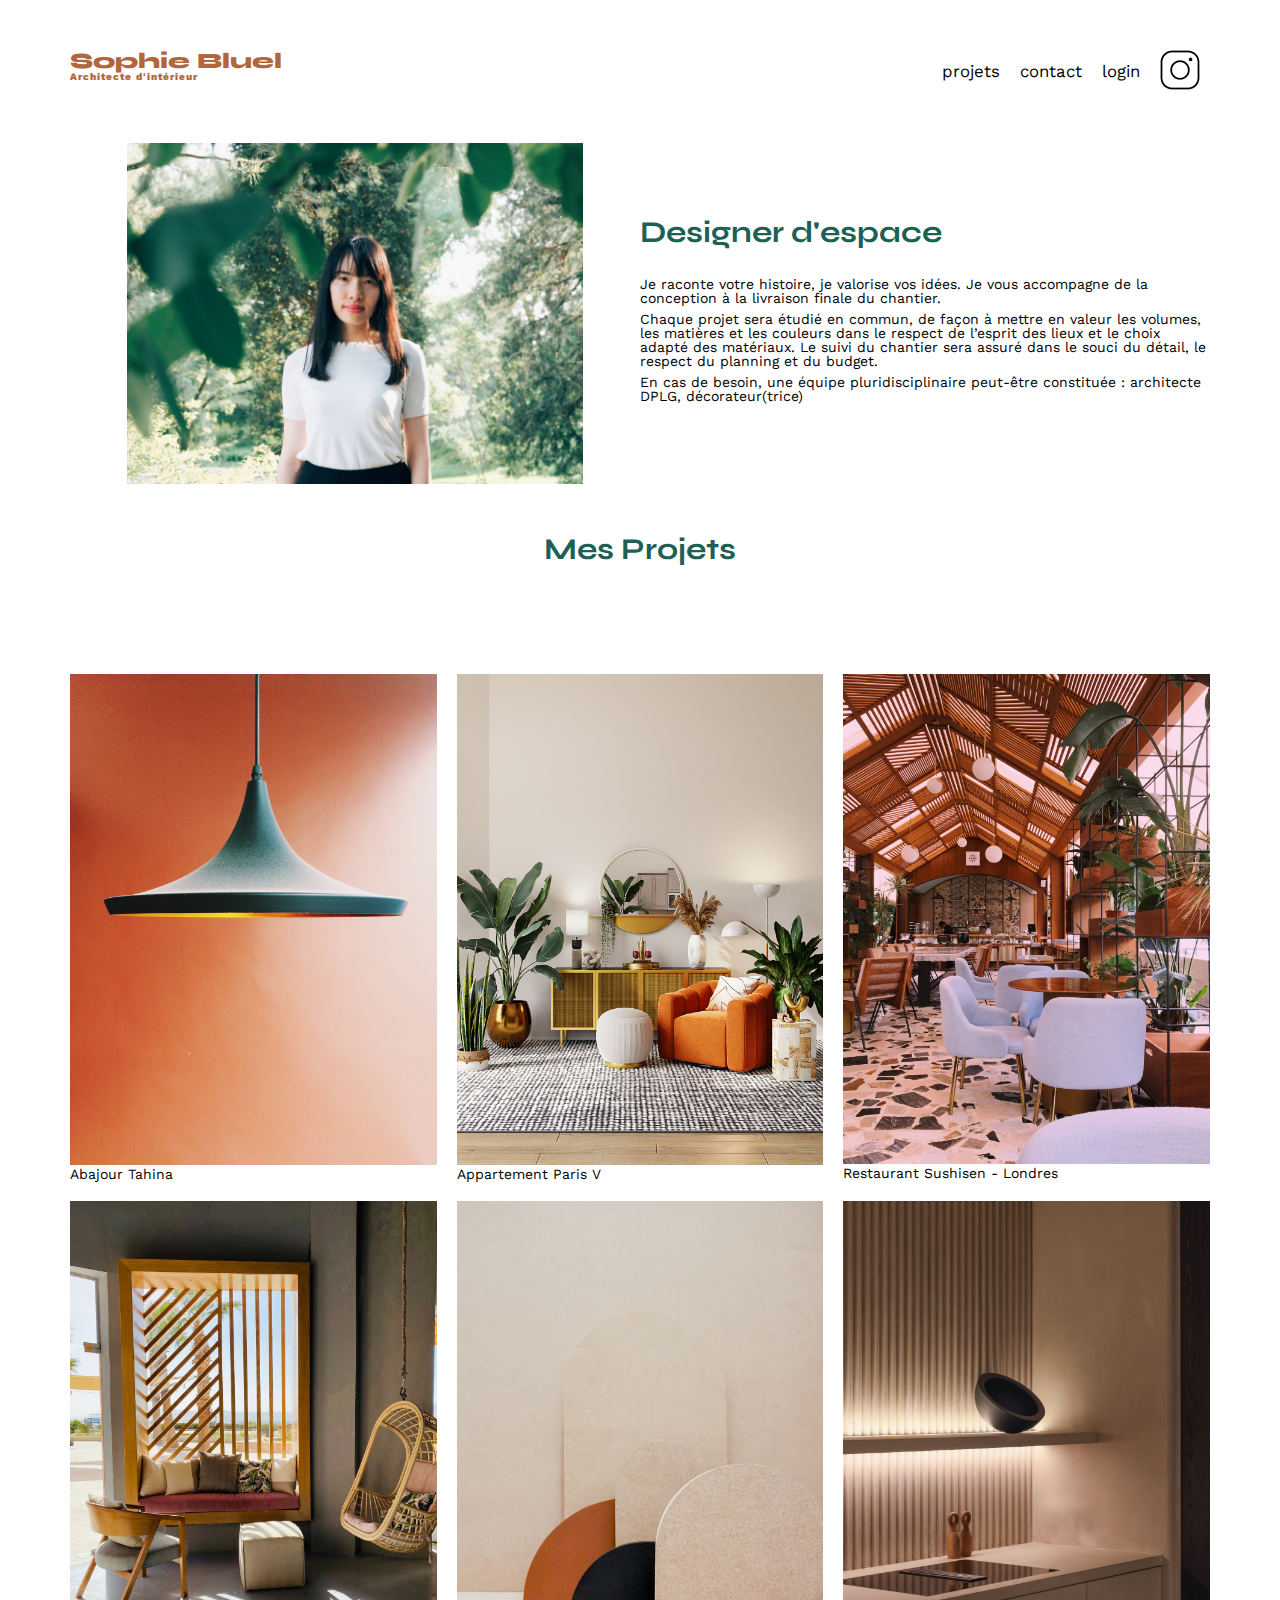
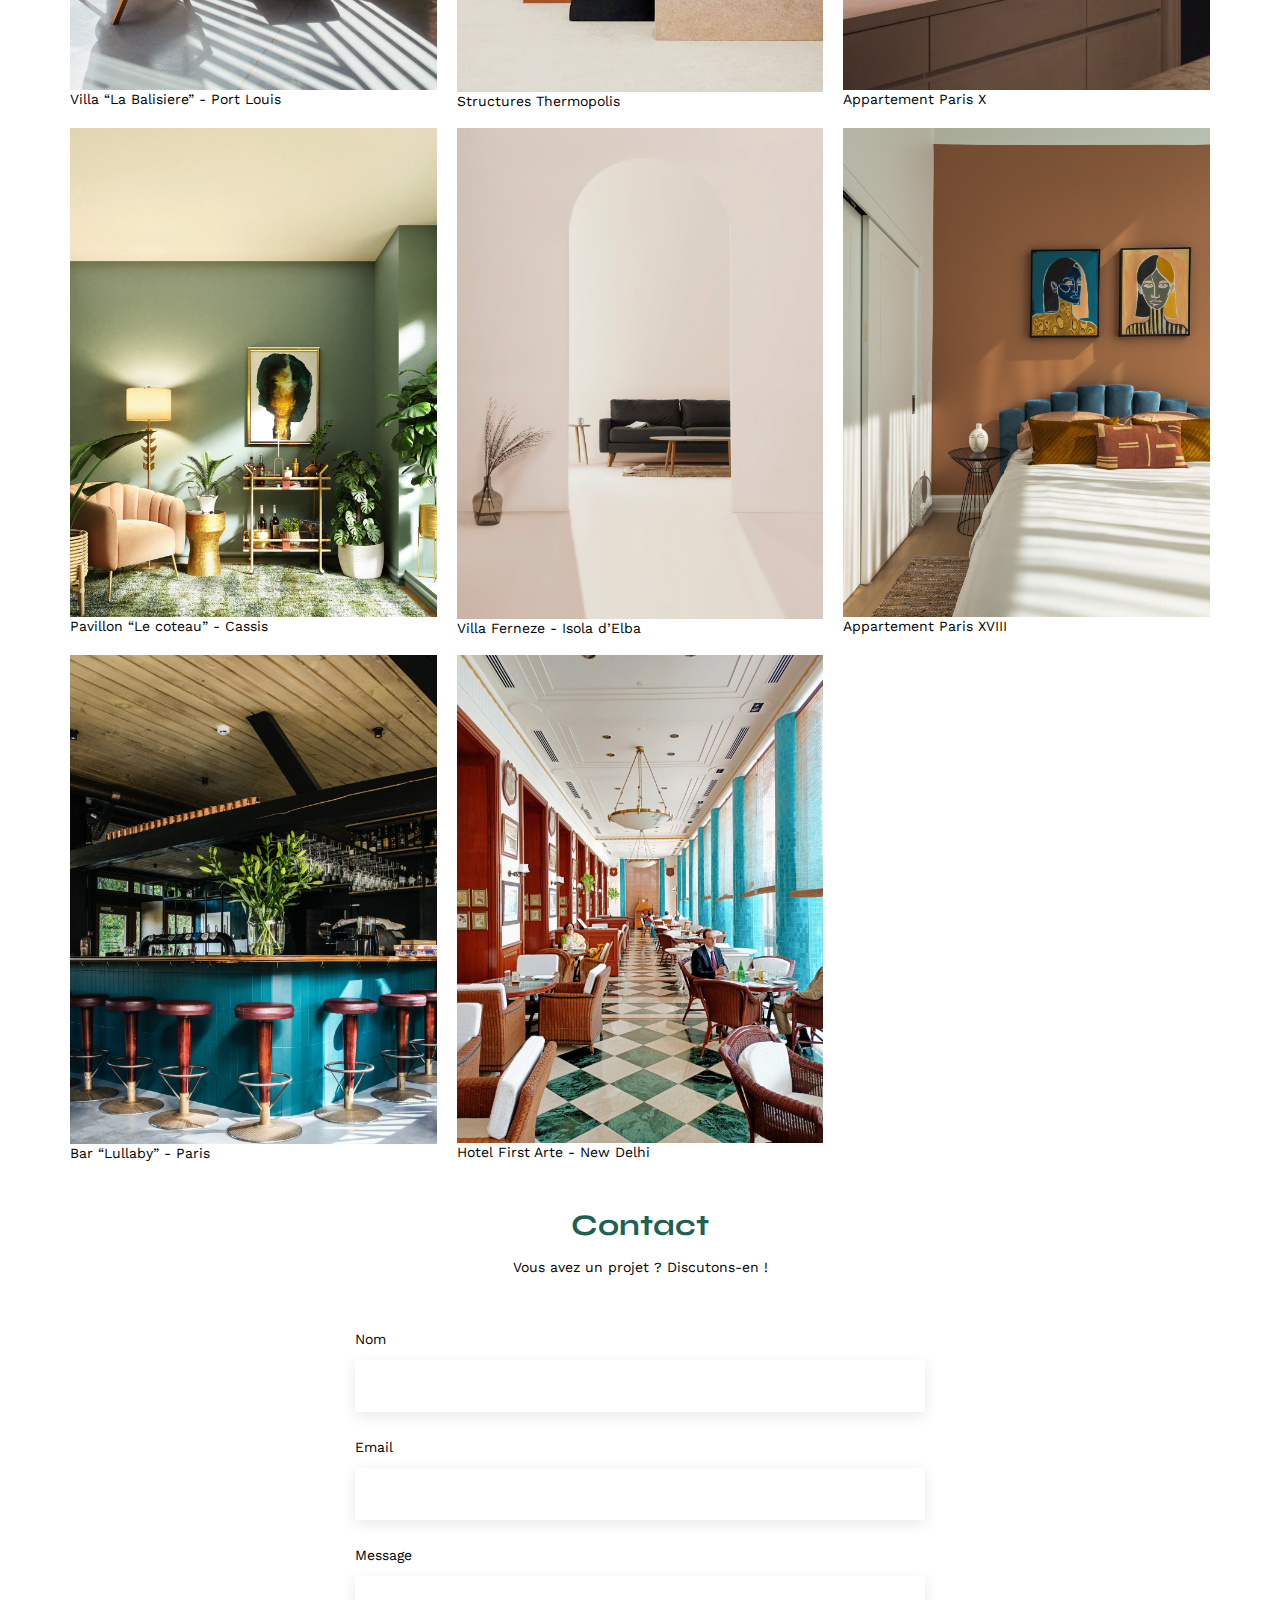
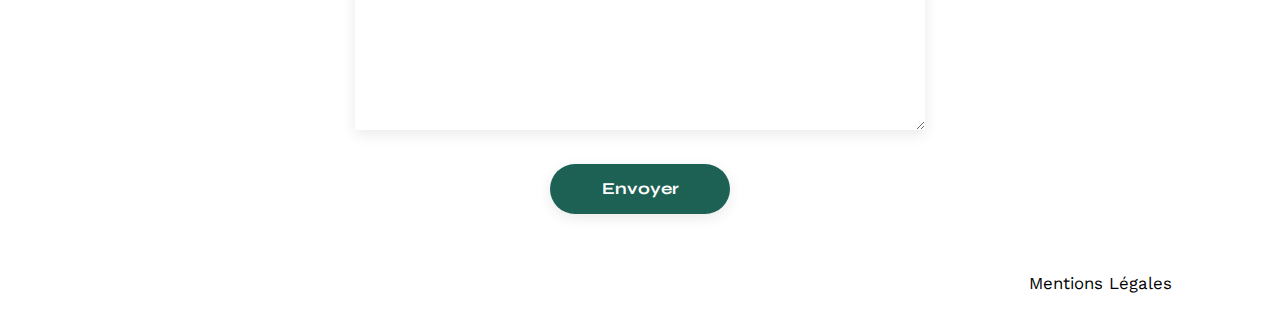
==== FrontEnd/index.html @ ea7625dd "Initial commit" ====
<!DOCTYPE html>
<html lang="fr">
<head>
	<meta charset="UTF-8">
	<title>Sophie Bluel - Architecte d'intérieur</title>
	<meta name="viewport" content="width=device-width, initial-scale=1.0">
	<link rel="preconnect" href="https://fonts.googleapis.com">
	<link rel="preconnect" href="https://fonts.gstatic.com" crossorigin>
	<link href="https://fonts.googleapis.com/css2?family=Syne:wght@700;800&family=Work+Sans&display=swap" rel="stylesheet">
	<link rel="stylesheet" href="https://cdnjs.cloudflare.com/ajax/libs/font-awesome/6.0.0-beta3/css/all.min.css" crossorigin="anonymous">
	<meta name="description" content="">
	<link rel="stylesheet" href="./assets/style.css">
</head>
<body>
<header>
	<h1>Sophie Bluel <span>Architecte d'intérieur</span></h1>
	<nav>
		<ul>
			<li>projets</li>
			<li>contact</li>
			<li>login</li>
			<li><img src="./assets/icons/instagram.png" alt="Instagram"></li>
		</ul>
	</nav>
</header>
<main>
	<section id="introduction">
		<figure>
			<img src="./assets/images/sophie-bluel.png" alt="">
		</figure>
		<article>
			<h2>Designer d'espace</h2>
			<p>Je raconte votre histoire, je valorise vos idées. Je vous accompagne de la conception à la livraison finale du chantier.</p>
			<p>Chaque projet sera étudié en commun, de façon à mettre en valeur les volumes, les matières et les couleurs dans le respect de l’esprit des lieux et le choix adapté des matériaux. Le suivi du chantier sera assuré dans le souci du détail, le respect du planning et du budget.</p>
			<p>En cas de besoin, une équipe pluridisciplinaire peut-être constituée : architecte DPLG, décorateur(trice)</p>
		</article>
	</section>
	<section id="portfolio">
		<h2>Mes Projets</h2>
		<div id="filters-container"></div>
		<div class="gallery">
			<figure>
				<img src="assets/images/abajour-tahina.png" alt="Abajour Tahina">
				<figcaption>Abajour Tahina</figcaption>
			</figure>
			<figure>
				<img src="assets/images/appartement-paris-v.png" alt="Appartement Paris V">
				<figcaption>Appartement Paris V</figcaption>
			</figure>
			<figure>
				<img src="assets/images/restaurant-sushisen-londres.png" alt="Restaurant Sushisen - Londres">
				<figcaption>Restaurant Sushisen - Londres</figcaption>
			</figure>
			<figure>
				<img src="assets/images/la-balisiere.png" alt="Villa “La Balisiere” - Port Louis">
				<figcaption>Villa “La Balisiere” - Port Louis</figcaption>
			</figure>
			<figure>
				<img src="assets/images/structures-thermopolis.png" alt="Structures Thermopolis">
				<figcaption>Structures Thermopolis</figcaption>
			</figure>
			<figure>
				<img src="assets/images/appartement-paris-x.png" alt="Appartement Paris X">
				<figcaption>Appartement Paris X</figcaption>
			</figure>
			<figure>
				<img src="assets/images/le-coteau-cassis.png" alt="Pavillon “Le coteau” - Cassis">
				<figcaption>Pavillon “Le coteau” - Cassis</figcaption>
			</figure>
			<figure>
				<img src="assets/images/villa-ferneze.png" alt="Villa Ferneze - Isola d’Elba">
				<figcaption>Villa Ferneze - Isola d’Elba</figcaption>
			</figure>
			<figure>
				<img src="assets/images/appartement-paris-xviii.png" alt="Appartement Paris XVIII">
				<figcaption>Appartement Paris XVIII</figcaption>
			</figure>
			<figure>
				<img src="assets/images/bar-lullaby-paris.png" alt="Bar “Lullaby” - Paris">
				<figcaption>Bar “Lullaby” - Paris</figcaption>
			</figure>
			<figure>
				<img src="assets/images/hotel-first-arte-new-delhi.png" alt="Hotel First Arte - New Delhi">
				<figcaption>Hotel First Arte - New Delhi</figcaption>
			</figure>
		</div>
	</section>
	<section id="contact">
		<h2>Contact</h2>
		<p>Vous avez un projet ? Discutons-en !</p>
		<form action="#" method="post">
			<label for="name">Nom</label>
			<input type="text" name="name" id="name">
			<label for="email">Email</label>
			<input type="email" name="email" id="email">
			<label for="message">Message</label>
			<textarea name="message" id="message" cols="30" rows="10"></textarea>
			<input type="submit" value="Envoyer">
		</form>
	</section>
</main>

<footer>
	<nav>
		<ul>
			<li>Mentions Légales</li>
		</ul>
	</nav>
</footer>
<script src="script.js"></script>
</body>
</html>
---- FrontEnd/assets/style.css ----
/* http://meyerweb.com/eric/tools/css/reset/
   v2.0 | 20110126
   License: none (public domain)
*/

html, body, div, span, applet, object, iframe,
h1, h2, h3, h4, h5, h6, p, blockquote, pre,
a, abbr, acronym, address, big, cite, code,
del, dfn, em, img, ins, kbd, q, s, samp,
small, strike, strong, sub, sup, tt, var,
b, u, i, center,
dl, dt, dd, ol, ul, li,
fieldset, form, label, legend,
table, caption, tbody, tfoot, thead, tr, th, td,
article, aside, canvas, details, embed,
figure, figcaption, footer, header, hgroup,
menu, nav, output, ruby, section, summary,
time, mark, audio, video {
	margin: 0;
	padding: 0;
	border: 0;
	font-size: 100%;
	font: inherit;
	vertical-align: baseline;
}
/* HTML5 display-role reset for older browsers */
article, aside, details, figcaption, figure,
footer, header, hgroup, menu, nav, section {
	display: block;
}
body {
	line-height: 1;
}
ol, ul {
	list-style: none;
}
blockquote, q {
	quotes: none;
}
blockquote:before, blockquote:after,
q:before, q:after {
	content: '';
	content: none;
}
table {
	border-collapse: collapse;
	border-spacing: 0;
}
/** end reset css**/
body {
	max-width: 1140px;
	margin:auto;
	font-family: 'Work Sans' ;
	font-size: 14px;
}
header {
	display: flex;
	justify-content: space-between;
	margin: 50px 0
}
section {
	margin: 50px 0
}

h1{
	display: flex;
	flex-direction: column;
	font-family: 'Syne';
	font-size: 22px;
	font-weight: 800;
	color: #B1663C
}

h1 > span {
	font-family: 'Work Sans';
	font-size:10px;
	letter-spacing: 0.1em;
;
}

h2{
	font-family: 'Syne';
	font-weight: 700;
	font-size: 30px;
	color: #1D6154
}
nav ul {
	display: flex;
	align-items: center;
	list-style-type: none;

}
nav li {
	padding: 0 10px;
	font-size: 1.2em;
}

li:hover {
	color: #B1663C;
}
#introduction {
	display: flex;
	align-items: center;
}
#introduction figure {
	flex: 1
}
#introduction img {
	display: block;
	margin: auto;
	width: 80%;
}

#introduction article {
	flex: 1
}
#introduction h2 {
	margin-bottom: 1em;
}

#introduction p {
	margin-bottom: 0.5em;
}
#portfolio h2 {
	text-align: center;
	margin-bottom: 1em;
}
.gallery {
	width: 100%;
	display: grid;
	grid-template-columns: 1fr 1fr 1fr;
	grid-column-gap: 20px;
	grid-row-gap: 20px;
}

.gallery img {
	width: 100%;

}
#contact {
	width: 50%;
margin: auto;
}
#contact > * {
	text-align: center;

}
#contact h2{
	margin-bottom: 20px;
}
#contact form {
	text-align: left;
	margin-top:30px;
	display: flex;
	flex-direction: column;
}

#contact input {
	height: 50px;
	font-size: 1.2em;
	border: none;
	box-shadow: 0px 4px 14px rgba(0, 0, 0, 0.09);
}
#contact label {
	margin: 2em 0 1em 0;
}
#contact textarea {
	border: none;
	box-shadow: 0px 4px 14px rgba(0, 0, 0, 0.09);
}

input[type="submit"]{
	font-family: 'Syne';
	font-weight: 700;
	color: white;
	background-color: #1D6154;
	margin : 2em auto ;
	width: 180px;
	text-align: center;
	border-radius: 60px ;
}

footer nav ul {
	display: flex;
	justify-content: flex-end;
	margin: 2em
}

/*ajout de css*/
.fa-regular {
	font-weight: 700;
}
.icon-edit {
	color: black;
}
.edit-button {
	width: 100px;
	height: 32px;
	position: absolute;
	background-color: white;
	border: none;
}

.photo-gallery {
    display: none;
    position: fixed;
    top: 0;
    left: 0;
    width: 100%;
    height: 100%;
    background-color: white;
    z-index: 1000; 
}
#filters-container {
	width: 100%;
	height: 80px;
	display: flex;
	justify-content: center;
	align-items: center;
	gap: 18px;
}
.category {
	border: 1px solid #1D6154;
	border-radius: 15px;
	height: 35px;
	background-color: white;
	font-weight: 600;
	color: #1D6154;
	font-family:'Work Sans';
}
.category:hover {
	background-color: #1D6154;
	color: white;
}
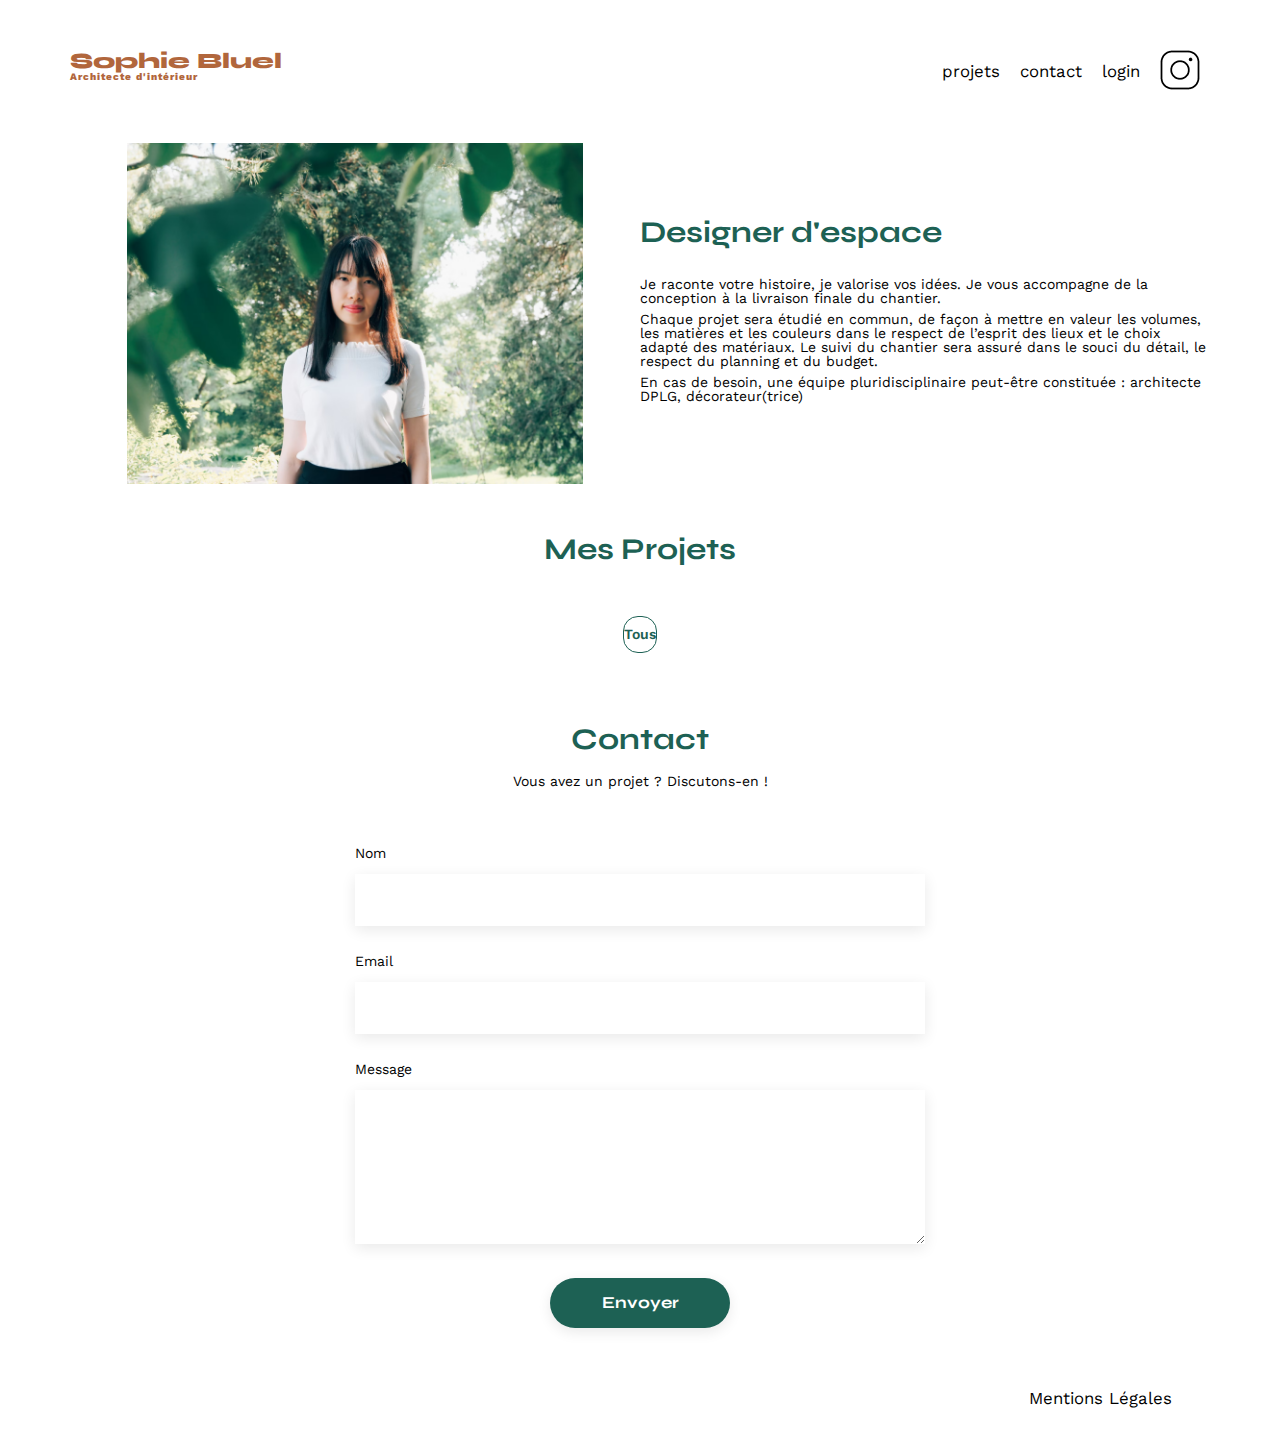
==== commit 7e74f794: "Reprise a zero / Filtre fonctionnelle" ====
--- a/FrontEnd/index.html
+++ b/FrontEnd/index.html
@@ -38,52 +38,7 @@
 	<section id="portfolio">
 		<h2>Mes Projets</h2>
 		<div id="filters-container"></div>
-		<div class="gallery">
-			<figure>
-				<img src="assets/images/abajour-tahina.png" alt="Abajour Tahina">
-				<figcaption>Abajour Tahina</figcaption>
-			</figure>
-			<figure>
-				<img src="assets/images/appartement-paris-v.png" alt="Appartement Paris V">
-				<figcaption>Appartement Paris V</figcaption>
-			</figure>
-			<figure>
-				<img src="assets/images/restaurant-sushisen-londres.png" alt="Restaurant Sushisen - Londres">
-				<figcaption>Restaurant Sushisen - Londres</figcaption>
-			</figure>
-			<figure>
-				<img src="assets/images/la-balisiere.png" alt="Villa “La Balisiere” - Port Louis">
-				<figcaption>Villa “La Balisiere” - Port Louis</figcaption>
-			</figure>
-			<figure>
-				<img src="assets/images/structures-thermopolis.png" alt="Structures Thermopolis">
-				<figcaption>Structures Thermopolis</figcaption>
-			</figure>
-			<figure>
-				<img src="assets/images/appartement-paris-x.png" alt="Appartement Paris X">
-				<figcaption>Appartement Paris X</figcaption>
-			</figure>
-			<figure>
-				<img src="assets/images/le-coteau-cassis.png" alt="Pavillon “Le coteau” - Cassis">
-				<figcaption>Pavillon “Le coteau” - Cassis</figcaption>
-			</figure>
-			<figure>
-				<img src="assets/images/villa-ferneze.png" alt="Villa Ferneze - Isola d’Elba">
-				<figcaption>Villa Ferneze - Isola d’Elba</figcaption>
-			</figure>
-			<figure>
-				<img src="assets/images/appartement-paris-xviii.png" alt="Appartement Paris XVIII">
-				<figcaption>Appartement Paris XVIII</figcaption>
-			</figure>
-			<figure>
-				<img src="assets/images/bar-lullaby-paris.png" alt="Bar “Lullaby” - Paris">
-				<figcaption>Bar “Lullaby” - Paris</figcaption>
-			</figure>
-			<figure>
-				<img src="assets/images/hotel-first-arte-new-delhi.png" alt="Hotel First Arte - New Delhi">
-				<figcaption>Hotel First Arte - New Delhi</figcaption>
-			</figure>
-		</div>
+		<div class="gallery"></div>
 	</section>
 	<section id="contact">
 		<h2>Contact</h2>
--- a/FrontEnd/assets/style.css
+++ b/FrontEnd/assets/style.css
@@ -227,8 +227,14 @@
 	font-weight: 600;
 	color: #1D6154;
 	font-family:'Work Sans';
+	display: flex;
+	align-items: center;
 }
 .category:hover {
 	background-color: #1D6154;
 	color: white;
 }
+.active {
+	background-color: #1D6154;
+	color: white;
+}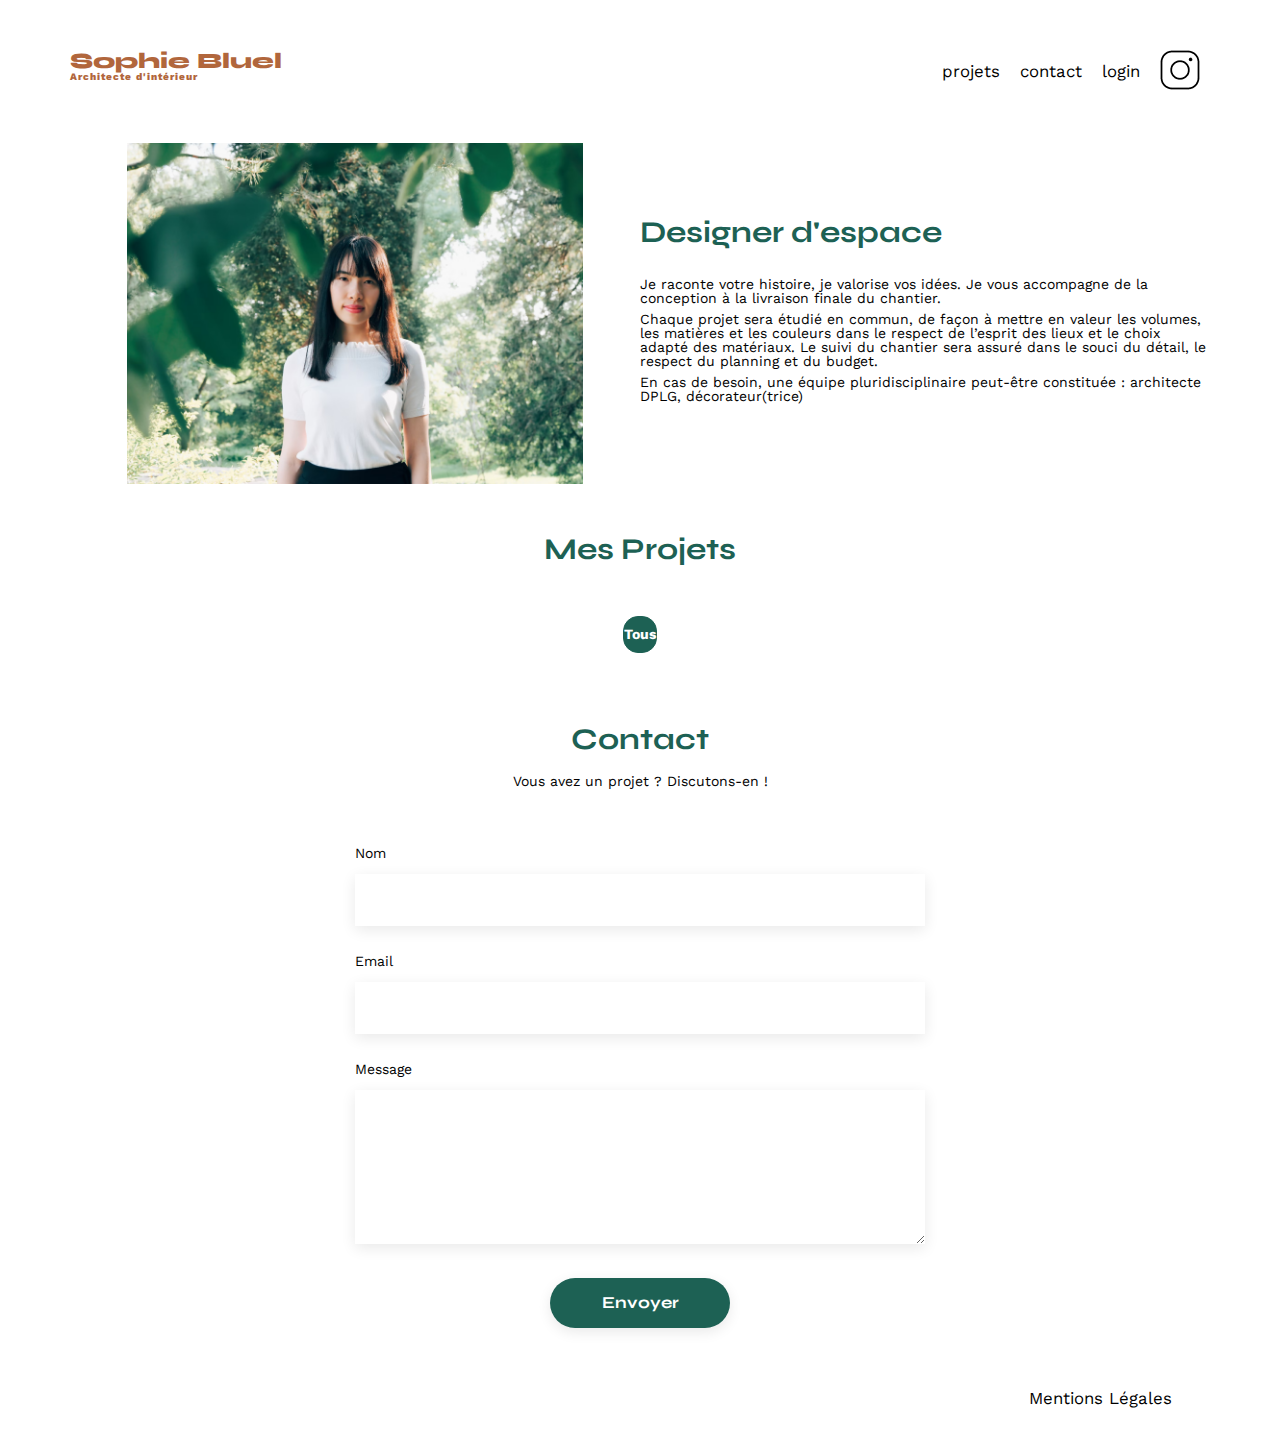
==== commit c53ce1db: "Presque fini/95%" ====
--- a/FrontEnd/index.html
+++ b/FrontEnd/index.html
@@ -18,7 +18,7 @@
 		<ul>
 			<li>projets</li>
 			<li>contact</li>
-			<li>login</li>
+			<li id="loginBtn">login</li>
 			<li><img src="./assets/icons/instagram.png" alt="Instagram"></li>
 		</ul>
 	</nav>
--- a/FrontEnd/assets/style.css
+++ b/FrontEnd/assets/style.css
@@ -194,11 +194,13 @@
 	color: black;
 }
 .edit-button {
-	width: 100px;
-	height: 32px;
+	width: 125px;
+	height: 35px;
 	position: absolute;
-	background-color: white;
-	border: none;
+	font-family: 'Work Sans';
+	border: none;
+	cursor: pointer;
+	text-align: end;
 }
 
 .photo-gallery {
@@ -236,5 +238,239 @@
 }
 .active {
 	background-color: #1D6154;
+}
+.category.active {
+    font-weight: bold;
+    color: white;
+}
+#login {
+	height: 680px;
+	display: flex;
+	justify-content: flex-start;
+	flex-direction: column;
+	text-align: center;
+	background-color: #FFFEF8;
+}
+
+.loginForm {
+	height: 58%;
+	display: flex;
+	justify-content: space-evenly;
+	flex-direction: column;
+	align-items: center;
+}
+.email {
+	width: 35%;
+	height: 55px;
+	display: flex;
+	justify-content: space-between;
+	flex-direction: column;
+}
+#email {
+	height: 30px;
+	border: none;
+	box-shadow: 0px 0px 15px -12px;
+}
+.titleEmail {
+	display: flex;
+}
+.password {
+	width: 35%;
+	height: 55px;
+	display: flex;
+	justify-content: space-between;
+	flex-direction: column;
+}
+#password {
+	height: 30px;
+	border: none;
+	box-shadow: 0px 0px 15px -12px;
+}
+.titlePassword {
+	display: flex;
+}
+.btnLogin {
+	width: 20%;
+}
+#btnLogin {
+	width: 100%;
+	height: 50px;
+	background-color: #1D6154;
 	color: white;
-}+	border: none;
+	border-radius: 25px;
+	font-size: 18px;
+}
+.forgottenPassword {
+	color: black;
+}
+.loginBold {
+	font-weight: 700;
+}
+.modal {
+    display: none; /* Cachée par défaut */
+    position: fixed; /* Position fixe pour rester au-dessus du contenu */
+    top: 50%; /* Position à 50% de la hauteur de la fenêtre */
+    left: 50%; /* Position à 50% de la largeur de la fenêtre */
+    transform: translate(-50%, -50%); /* Déplacement de la modale de moitié de sa taille vers le haut et la gauche */
+    width: 630px;
+    height: 680px;
+    z-index: 1; /* Assure que la modale est au-dessus du reste du contenu */
+}
+
+.modal-content {
+    width: 100%;
+    height: 100%;
+    background-color: white;
+	display: flex;
+	flex-direction: column;
+	align-items: center;
+}
+
+.close-modal {
+	color: black;
+	position: absolute;
+	top: 30px;
+	right: 25px;
+	width: 21px;
+	height: 28px;
+	font-size: 29px;
+}
+
+.titleModal {
+	text-align: center;
+	font-family: "Work Sans";
+	color: black;
+	font-weight: 200;
+	height: 90px;
+	display: flex;
+	justify-content: center;
+	align-items: center;
+}
+
+.modal-shadow {
+    background-color: rgba(0, 0, 0, 0.5); /* Couleur semi-transparente */
+}
+.work-itemModal {
+	position: relative;
+}
+.work-imageModal {
+	width: 70px;
+	position: relative;
+}
+.worksContainerModal {
+	width: 70%;
+	height: 400px;
+	display: flex;
+	flex-wrap: wrap;
+	gap: 20px;
+	align-content: center;
+	border-bottom: 2px solid;
+}
+.delete-button {
+	width: 18px;
+	height: 18px;
+	position: absolute;
+	right: 0;
+}
+.iconeTrash {
+	width: 4px;
+	height: 12px;
+	display: flex;
+	justify-content: center;
+}
+.addwork-button {
+	width: 230px;
+    height: 47px;
+    position: absolute;
+    bottom: 60px;
+    background-color: #1D6154;
+    border: none;
+    border-radius: 32px;
+    color: white;
+    font-size: 18px;
+    font-family: "Syne";
+}
+.modaladdWorks {
+	width: 630px;
+    height: 680px;
+	position: fixed;
+	top: 50%;
+    left: 50%;
+    transform: translate(-50%, -50%);
+	z-index: 2;
+	background-color: white;
+}
+.modaladd-content {
+	height: 100%;
+	position: relative;
+	display: flex;
+	flex-direction: column;
+	align-items: center;
+}
+.arrowRetournModal {
+	font-size: 30px;
+}
+.return-arrow {
+	position: absolute;
+	left: 0;
+	width: 90px;
+	height: 65px;
+	display: flex;
+	justify-content: center;
+	align-items: center;
+}
+.titleModalAdd {
+	text-align: center;
+    font-family: "Work Sans";
+    color: black;
+    font-weight: 200;
+    height: 90px;
+    display: flex;
+    justify-content: center;
+    align-items: center;
+}
+.addform-content {
+	width: 50px;
+}
+.form-content {
+	height: 70%;
+	display: flex;
+	flex-direction: column;
+	align-items: center;
+	justify-content: space-evenly;
+	border-bottom: 2px solid #B3B3B3;
+}
+.valid-form {
+	height: 20%;
+    display: flex;
+    align-items: center;
+    justify-content: center;
+}
+#imageFile {
+	width: 420px;
+	height: 169px;
+	background-color: #E8F1F6;
+}
+#projectName {
+	width: 420px;
+	height: 51px;
+}
+#category {
+	width: 420px;
+	height: 51px;
+}
+.submit-button {
+	width: 240px;
+    height: 36px;
+    border-radius: 18px;
+	border: none;
+	background-color: #A7A7A7;
+	color: white;
+	font-size: 20px;
+	font-weight: 600;
+}
+.form-title {
+	font-size: 15px;
+	font-weight: 800;
+}
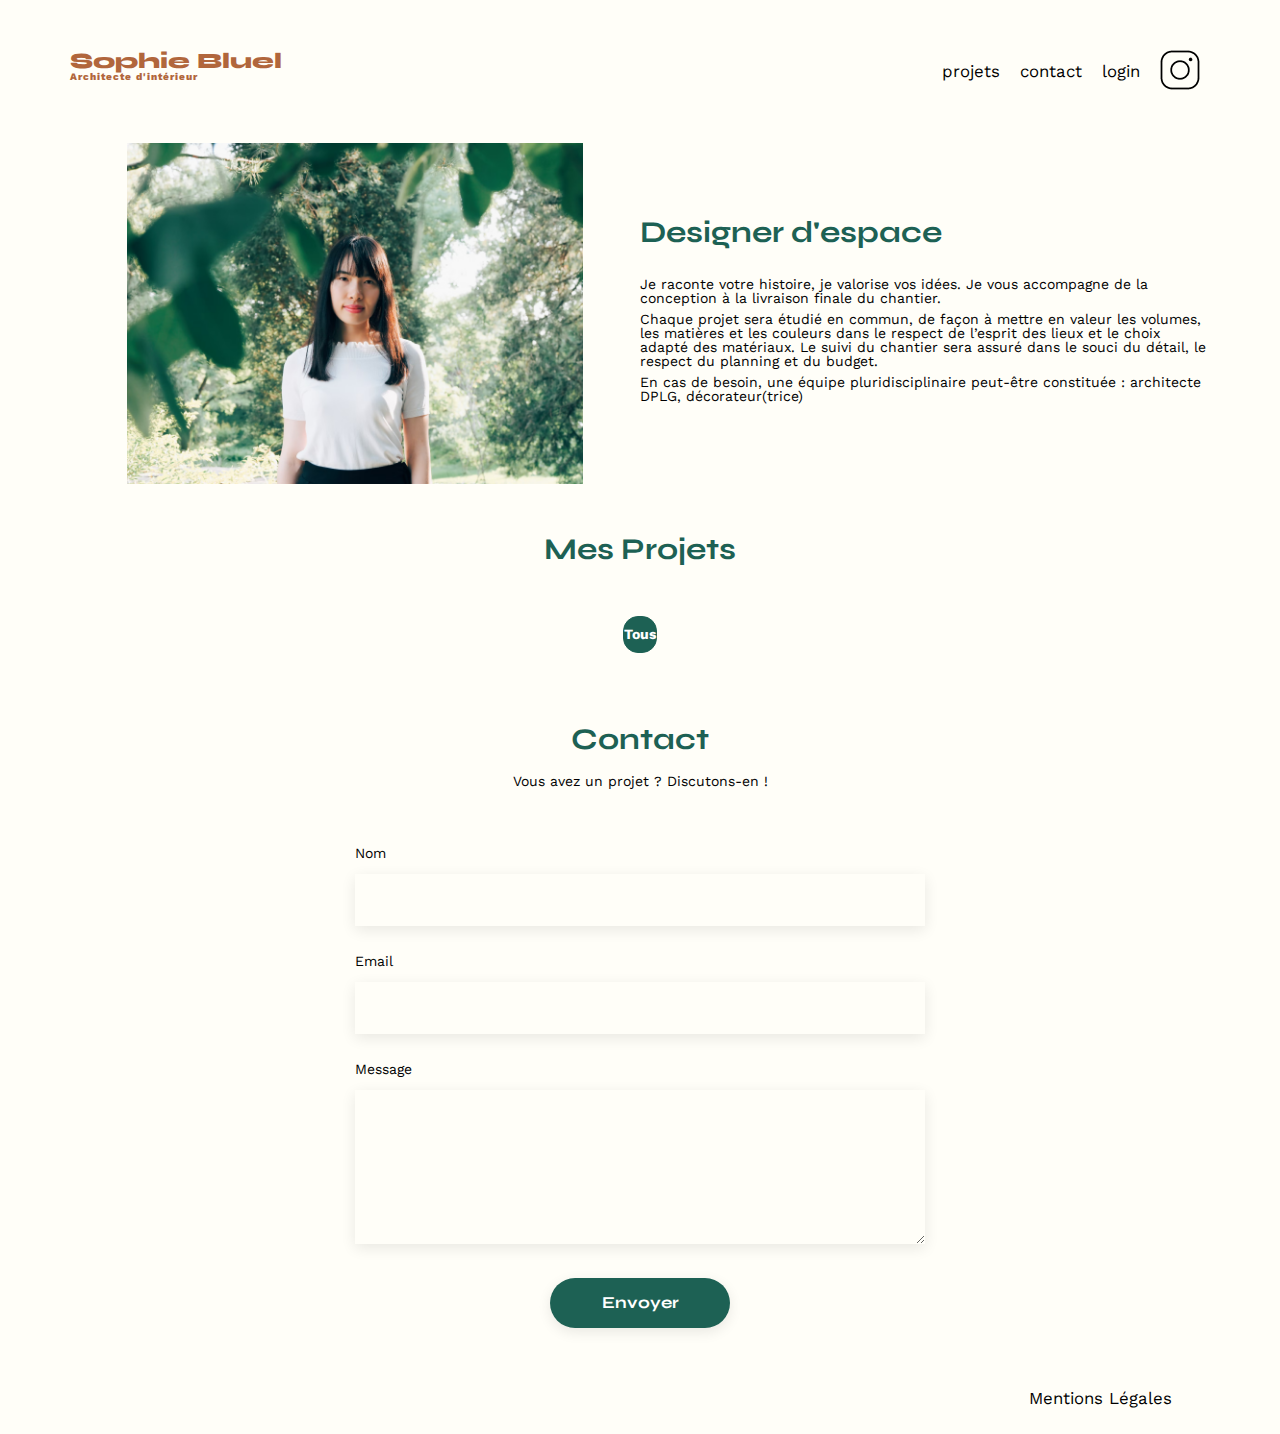
==== commit 30b9792c: "Banner" ====
--- a/FrontEnd/index.html
+++ b/FrontEnd/index.html
@@ -12,6 +12,7 @@
 	<link rel="stylesheet" href="./assets/style.css">
 </head>
 <body>
+<div class="EditionBanner"></div>
 <header>
 	<h1>Sophie Bluel <span>Architecte d'intérieur</span></h1>
 	<nav>
--- a/FrontEnd/assets/style.css
+++ b/FrontEnd/assets/style.css
@@ -28,8 +28,13 @@
 footer, header, hgroup, menu, nav, section {
 	display: block;
 }
+input, textarea, select, button {
+	border: none;
+	background-color: transparent;
+}
 body {
 	line-height: 1;
+	background-color: #FFFEF8;
 }
 ol, ul {
 	list-style: none;
@@ -191,16 +196,28 @@
 	font-weight: 700;
 }
 .icon-edit {
+	width: 7px;
+	position: absolute;
+	left: 35px;
+	top: 8px;
+}
+.edit-button {
+	width: 132px;
+	height: 32px;
+	position: absolute;
+	font-family: 'Work Sans';
+	border: none;
+	cursor: pointer;
+	text-align: end;
+	background-color: transparent;
+	font-size: 16px;
+	font-weight: 300;
+}
+.editIcon {
 	color: black;
-}
-.edit-button {
-	width: 125px;
-	height: 35px;
-	position: absolute;
-	font-family: 'Work Sans';
-	border: none;
-	cursor: pointer;
-	text-align: end;
+	position: absolute;
+	left: 40px;
+	font-weight: 500;
 }
 
 .photo-gallery {
@@ -300,6 +317,7 @@
 	border: none;
 	border-radius: 25px;
 	font-size: 18px;
+	cursor: pointer;
 }
 .forgottenPassword {
 	color: black;
@@ -308,14 +326,13 @@
 	font-weight: 700;
 }
 .modal {
-    display: none; /* Cachée par défaut */
-    position: fixed; /* Position fixe pour rester au-dessus du contenu */
-    top: 50%; /* Position à 50% de la hauteur de la fenêtre */
-    left: 50%; /* Position à 50% de la largeur de la fenêtre */
-    transform: translate(-50%, -50%); /* Déplacement de la modale de moitié de sa taille vers le haut et la gauche */
-    width: 630px;
-    height: 680px;
-    z-index: 1; /* Assure que la modale est au-dessus du reste du contenu */
+    position: fixed;
+    top: 50%;
+    left: 50%;
+    transform: translate(-50%, -50%);
+    width: 700px;
+    height: 725px;
+    z-index: 2;
 }
 
 .modal-content {
@@ -325,24 +342,26 @@
 	display: flex;
 	flex-direction: column;
 	align-items: center;
-}
-
-.close-modal {
-	color: black;
-	position: absolute;
-	top: 30px;
+	border-radius: 15px;
+}
+
+.closeModal {
+	position: absolute;
+	top: 18px;
 	right: 25px;
 	width: 21px;
 	height: 28px;
 	font-size: 29px;
+	cursor: pointer;
 }
 
 .titleModal {
 	text-align: center;
 	font-family: "Work Sans";
 	color: black;
+	font-size: 33px;
 	font-weight: 200;
-	height: 90px;
+	height: 125px;
 	display: flex;
 	justify-content: center;
 	align-items: center;
@@ -355,12 +374,12 @@
 	position: relative;
 }
 .work-imageModal {
-	width: 70px;
+	width: 90px;
 	position: relative;
 }
 .worksContainerModal {
-	width: 70%;
-	height: 400px;
+	width: 76%;
+	height: 446px;
 	display: flex;
 	flex-wrap: wrap;
 	gap: 20px;
@@ -368,16 +387,25 @@
 	border-bottom: 2px solid;
 }
 .delete-button {
-	width: 18px;
-	height: 18px;
-	position: absolute;
-	right: 0;
-}
-.iconeTrash {
-	width: 4px;
-	height: 12px;
+	width: 25px;
+	height: 25px;
+	background-color: black;
+	color: white;
 	display: flex;
 	justify-content: center;
+	align-items: center;
+	position: absolute;
+	top: 8px;
+	right: 8px;
+	border-radius: 5px;
+	cursor: pointer;
+}
+.iconTrash {
+	width: 16px;
+	height: 17px;
+	display: flex;
+	justify-content: center;
+	font-size: 17px;
 }
 .addwork-button {
 	width: 230px;
@@ -390,16 +418,11 @@
     color: white;
     font-size: 18px;
     font-family: "Syne";
+	cursor: pointer;
 }
 .modaladdWorks {
-	width: 630px;
-    height: 680px;
-	position: fixed;
-	top: 50%;
-    left: 50%;
-    transform: translate(-50%, -50%);
-	z-index: 2;
 	background-color: white;
+	border-radius: 15px;
 }
 .modaladd-content {
 	height: 100%;
@@ -410,6 +433,7 @@
 }
 .arrowRetournModal {
 	font-size: 30px;
+	cursor: pointer;
 }
 .return-arrow {
 	position: absolute;
@@ -434,7 +458,7 @@
 	width: 50px;
 }
 .form-content {
-	height: 70%;
+	height: 80%;
 	display: flex;
 	flex-direction: column;
 	align-items: center;
@@ -447,18 +471,24 @@
     align-items: center;
     justify-content: center;
 }
-#imageFile {
-	width: 420px;
-	height: 169px;
-	background-color: #E8F1F6;
-}
-#projectName {
+#imageWorks {
+	width: 240px;
+	height: 41px;
+	display: none;
+}
+#nameWorks {
 	width: 420px;
 	height: 51px;
-}
-#category {
+	border: none;
+	box-shadow: 0px 0px 14px -10px black;
+	outline: none;
+}
+#categoryId {
 	width: 420px;
 	height: 51px;
+	border: none;
+	box-shadow: 0px 0px 14px -10px black;
+	outline: none;
 }
 .submit-button {
 	width: 240px;
@@ -469,8 +499,152 @@
 	color: white;
 	font-size: 20px;
 	font-weight: 600;
+	cursor: pointer;
 }
 .form-title {
 	font-size: 15px;
 	font-weight: 800;
 }
+.modal-overlay {
+	width: 100%;
+	height: 100%;
+	background-color: rgba(0, 0, 0, 0.5);
+	position: fixed;
+	top: 0;
+	right: 0;
+	z-index: 1;
+}
+.uploader-image {
+	display: flex;
+}
+.loginError {
+    width: 20%;
+    height: 200px;
+    background-color: transparent;
+	border-radius: 25px;
+    position: absolute;
+    top: 0px;
+    display: flex;
+    justify-content: center;
+    align-items: center;
+}
+.loginError.error-state {
+    background-color: white;
+	box-shadow: 0px 0px 127px -68px black;
+}
+.error-modaladd {
+	background-color: white;
+	position: absolute;
+	top: 163px;
+	right: 186px;
+	width: 324px;
+	height: 110px;
+	text-align: center;
+	align-content: center;
+}
+.xmark-icon {
+	position: absolute;
+	top: 15px;
+	right: 20px;
+	color: black;
+	cursor: pointer;
+}
+.error-message {
+	display: none;
+    font-size: 20px;
+}
+.input-uploader {
+	width: 420px;
+	height: 204px;
+	background-color: #E8F1F6;
+	display: flex;
+	flex-direction: column;
+	align-items: center;
+	border-radius: 10px;
+}
+.form-icon {
+	width: 175px;
+	height: 128px;
+	display: flex;
+	justify-content: center;
+	align-items: center;
+}
+.imageformIcon {
+	font-size: 96px;
+	color: #B9C5CC;
+}
+.custom-upload-button {
+	width: 225px;
+    height: 47px;
+    border-radius: 35px;
+    font-size: 19px;
+    font-weight: 600;
+    color: #306685;
+    background-color: #CBD6DC;
+	cursor: pointer;
+}
+.infoaddImage {
+	height: 25px;
+    display: flex;
+    align-items: center;
+}
+.preview-image {
+	width: 100%;
+	height: 100%;
+}
+.preview-container {
+	width: 203px;
+	height: 201px;
+	display: none;
+	position: absolute;
+}
+.delete-icon-preview {
+	position: absolute;
+    top: 6px;
+    right: 10px;
+    font-size: 22px;
+}
+.closeIconModal {
+	width: 90px;
+    height: 65px;
+    display: flex;
+    position: absolute;
+    right: 0;
+    justify-content: center;
+    align-items: center;
+}
+.closeModaladd {
+	font-size: 30px;
+}
+.cross-icon {
+	cursor: pointer;
+	color: black;
+}
+.submit-button-container {
+	height: 20%;
+	display: flex;
+	align-items: center;
+}
+.submit-button-active {
+	background-color: #1D6154;
+}
+.iconCloseError {
+	top: 6px;
+	right: 10px;
+}
+.EditionBanner {
+	display: none;
+	width: 100%;
+	height: 50px;
+	background-color: black;
+	align-content: center;
+	text-align: center;
+}
+.textBanner {
+	font-size: 21px;
+	color: white;
+}
+.iconEditBanner {
+	color: white;
+	width: 45px;
+}